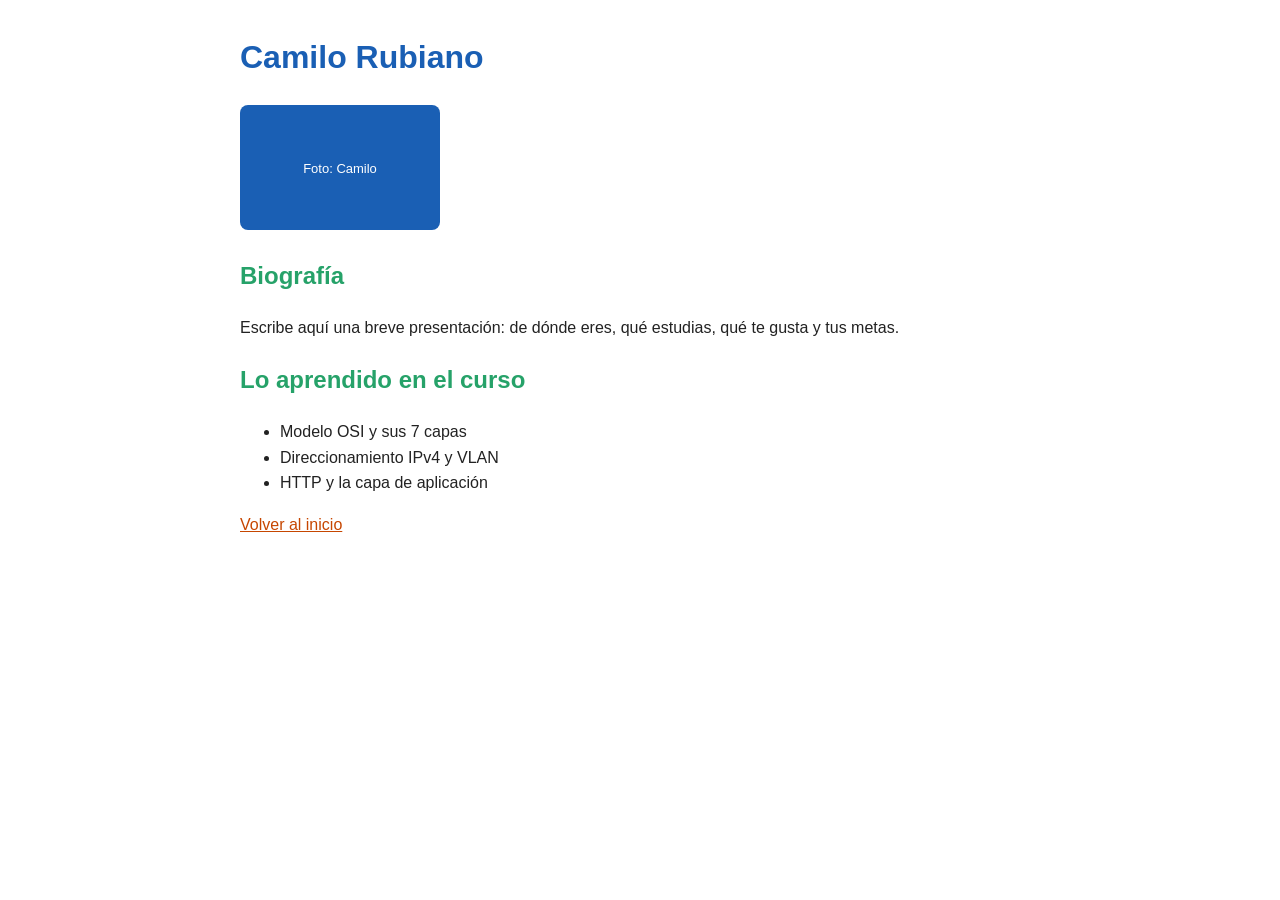
==== integrantes/integrante1.html @ 045f1edd "Sitio inicial Capa 7" ====
<!DOCTYPE html>
<html lang="es">
<head>
  <meta charset="UTF-8">
  <meta name="viewport" content="width=device-width, initial-scale=1.0">
  <title>Camilo Rubiano</title>
  <link rel="stylesheet" href="../css/estilos.css">
</head>
<body>
  <h1>Camilo Rubiano</h1>
  <img src="../img/integrante1.svg" alt="Foto de Camilo Rubiano" width="200">

  <h2>Biografía</h2>
  <p>Escribe aquí una breve presentación: de dónde eres, qué estudias, qué te gusta y tus metas.</p>

  <h2>Lo aprendido en el curso</h2>
  <ul>
    <li>Modelo OSI y sus 7 capas</li>
    <li>Direccionamiento IPv4 y VLAN</li>
    <li>HTTP y la capa de aplicación</li>
  </ul>

  <p><a href="../index.html">Volver al inicio</a></p>
</body>
</html>
---- css/estilos.css ----
body { font-family: Arial, sans-serif; max-width: 800px; margin: 2rem auto; padding: 0 1rem; line-height: 1.6; color: #222; }
h1 { color: #1a5fb4; }
h2 { color: #26a269; }
a { color: #c64600; }
img { border-radius: 8px; max-width: 100%; height: auto; }
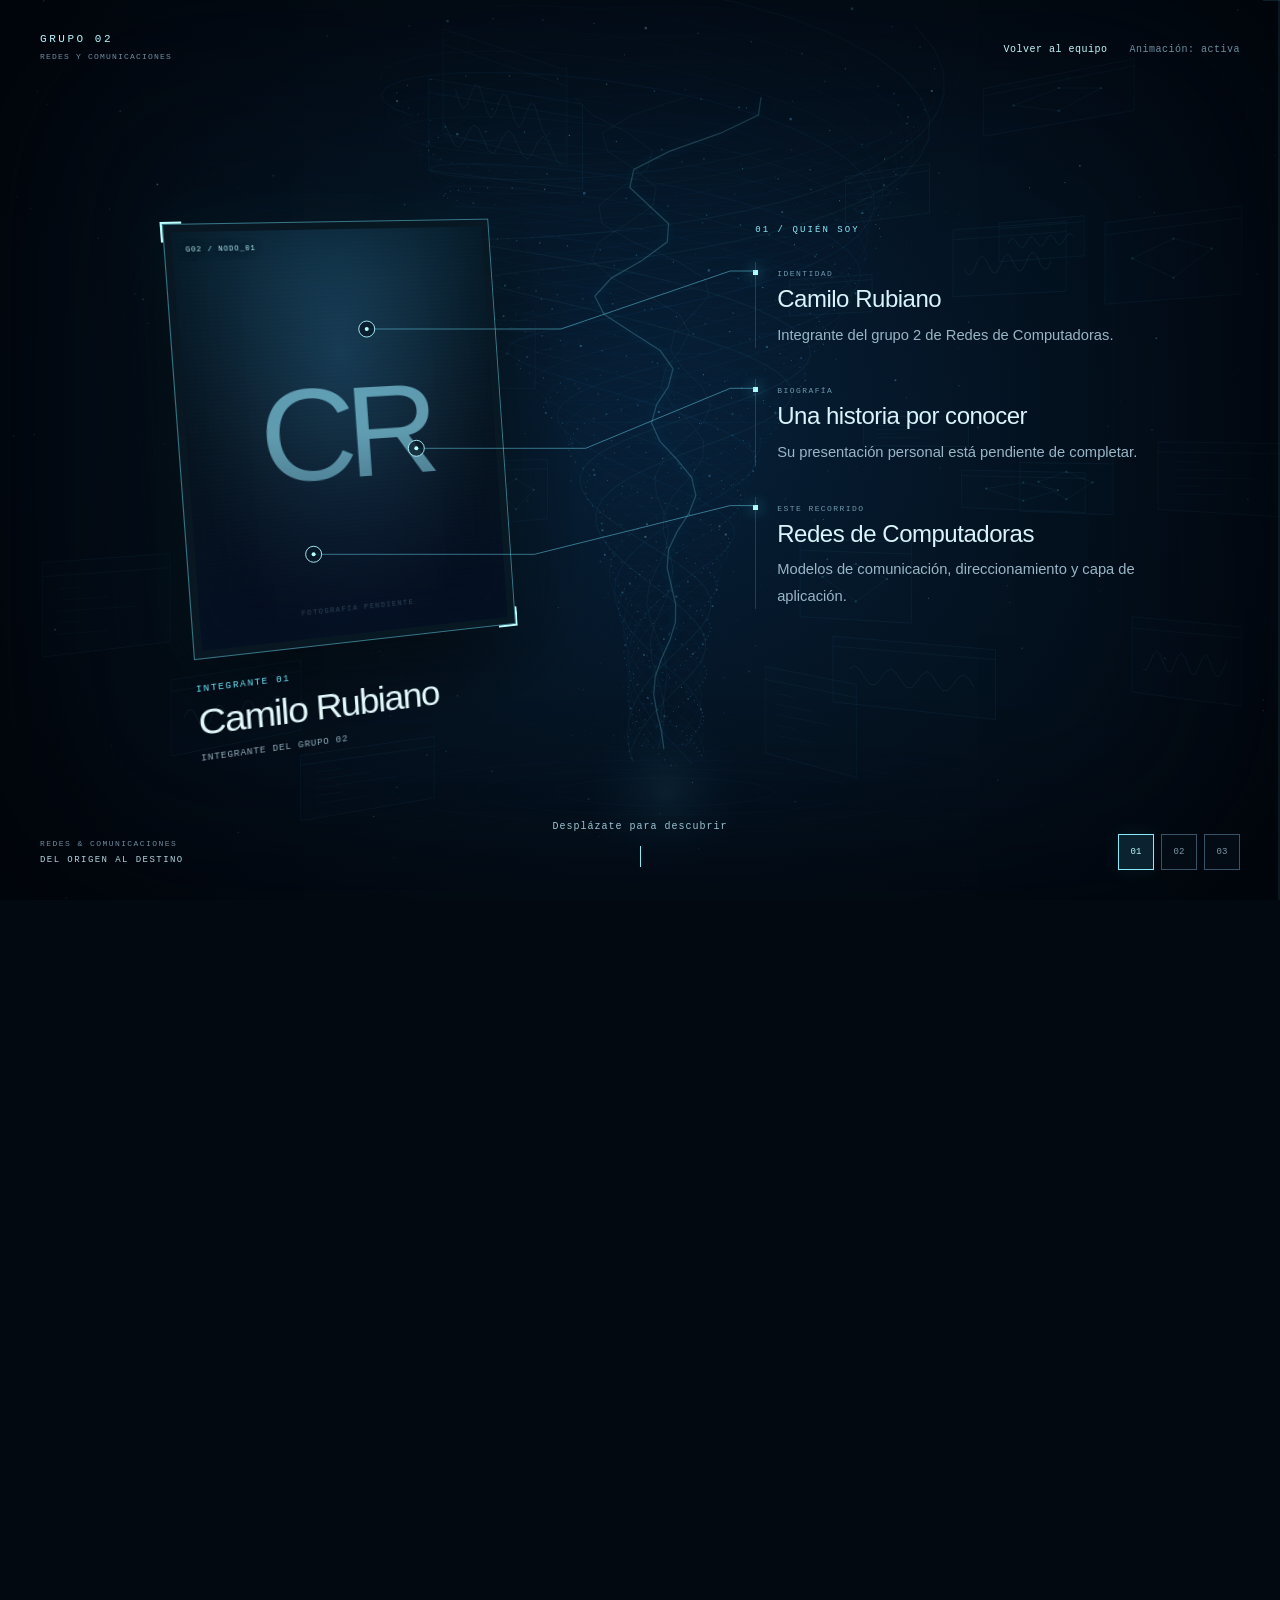
==== commit ed050f3e: "Rediseña experiencia del grupo e incorpora foto de Julián" ====
--- a/integrantes/integrante1.html
+++ b/integrantes/integrante1.html
@@ -3,23 +3,33 @@
 <head>
   <meta charset="UTF-8">
   <meta name="viewport" content="width=device-width, initial-scale=1.0">
-  <title>Camilo Rubiano</title>
+  <meta name="theme-color" content="#030910">
+  <meta name="description" content="Tres personas, un recorrido por Redes y Comunicaciones. Explora al grupo 2 en un entorno virtual interactivo.">
+  <title>Camilo Rubiano · Redes y conexiones</title>
+  <link rel="icon" href="data:,">
   <link rel="stylesheet" href="../css/estilos.css">
+  <script src="../js/experiencia.js" defer></script>
 </head>
-<body>
-  <h1>Camilo Rubiano</h1>
-  <img src="../img/integrante1.svg" alt="Foto de Camilo Rubiano" width="200">
-
-  <h2>Biografía</h2>
-  <p>Escribe aquí una breve presentación: de dónde eres, qué estudias, qué te gusta y tus metas.</p>
-
-  <h2>Lo aprendido en el curso</h2>
-  <ul>
-    <li>Modelo OSI y sus 7 capas</li>
-    <li>Direccionamiento IPv4 y VLAN</li>
-    <li>HTTP y la capa de aplicación</li>
-  </ul>
-
-  <p><a href="../index.html">Volver al inicio</a></p>
+<body class="home" data-base=".." data-member="1">
+  <header class="hud">
+    <a class="brand" href="../index.html" aria-label="Grupo 2: volver a los tres integrantes"><strong>GRUPO 02</strong><span>REDES Y COMUNICACIONES</span></a>
+    <div class="hud-actions"><button class="hud-button return" id="back" type="button" hidden>Volver al equipo</button><button class="hud-button accessibility-control" id="motion" type="button" aria-label="Pausar o reanudar la animación ambiental" aria-pressed="false">Animación: activa</button></div>
+  </header>
+  <main class="universe" aria-label="Experiencia de los integrantes del grupo 2">
+    <canvas id="storm" aria-hidden="true"></canvas><div class="vignette" aria-hidden="true"></div>
+    <section class="landing" id="landing" aria-label="Selecciona un integrante"><h1 class="landing-title">TRES PERSONAS. UNA CONEXIÓN.</h1></section>
+    <section class="focus-scene" id="focus-scene" aria-label="Recorrido del integrante" aria-hidden="true" inert>
+      <svg class="pin-layer" id="pin-layer" width="100%" height="100%" aria-hidden="true"><path class="pin-line"/><circle class="pin-ring" r="8"/><circle class="pin-core" r="2"/><path class="pin-line"/><circle class="pin-ring" r="8"/><circle class="pin-core" r="2"/><path class="pin-line"/><circle class="pin-ring" r="8"/><circle class="pin-core" r="2"/></svg>
+      <div class="focus-photo" id="focus-photo"><div class="photo-frame" id="selected-photo"></div><div class="portrait-name"><div class="member-number" id="selected-number"></div><h1 id="selected-name" tabindex="-1"></h1><p id="selected-subtitle"></p></div></div>
+      <div class="callouts" id="callouts"><p class="chapter-kicker" id="chapter-kicker"></p><article class="callout"><span class="callout-label"></span><h2></h2><p></p></article><article class="callout"><span class="callout-label"></span><h2></h2><p></p></article><article class="callout"><span class="callout-label"></span><h2></h2><p></p></article></div>
+    </section>
+  </main>
+  <div class="scene-identifier" id="scene-identifier" aria-hidden="true" hidden>REDES & COMUNICACIONES<span>DEL ORIGEN AL DESTINO</span></div>
+  <div class="scene-hint"><span id="hint-text">Selecciona un retrato para explorar</span><span class="scroll-mark" aria-hidden="true"></span></div>
+  <span class="scene-counter" id="scene-counter" aria-hidden="true">03 NODOS</span>
+  <nav class="chapter-navigation" id="chapter-navigation" aria-label="Etapas del recorrido" hidden><button type="button" aria-label="1. Biografía">01</button><button type="button" aria-label="2. Aprendizajes">02</button><button type="button" aria-label="3. Recorrido">03</button></nav>
+  <div class="reading-progress" id="reading-progress" aria-hidden="true" hidden><span></span></div>
+  <p class="sr-only" id="screen-status" role="status" aria-live="polite"></p>
+  <noscript><style>.universe,.hud,.scene-hint,.scene-counter{display:none}body.home{overflow:auto;height:auto}.fallback{max-width:700px;padding:40px;margin:auto;font:18px/1.7 system-ui}.fallback a{text-decoration:underline}</style><main class="fallback"><h1>Grupo 02 · Redes y Comunicaciones</h1><p>El recorrido animado necesita JavaScript. Estos son los integrantes del grupo:</p><ul><li><a href="../integrantes/integrante1.html">Camilo Rubiano</a></li><li><a href="../integrantes/integrante2.html">Diego Humberto Vargas Palacios</a></li><li><a href="../integrantes/integrante3.html">Julián Rubiano Santofimio</a></li></ul><h2>Camilo Rubiano</h2><p>Integrante del grupo 2. Biografía pendiente. Temas del curso: OSI, IPv4, VLAN y HTTP.</p><h2>Diego Humberto Vargas Palacios</h2><p>Ingeniero de Sistemas de la Universidad de Ibagué. Le interesan las redes, la infraestructura y los servicios web. Ha estudiado OSI, TCP/IP, IPv4, IPv6, enrutamiento y protocolos de aplicación.</p><h2>Julián Rubiano Santofimio</h2><p>Estudiante de Ingeniería de la Universidad de Ibagué, comprometido con aprender y desafiarse a sí mismo. Su recorrido abarca OSI, subnetting, UTP, VLAN, Cisco, GNS3 y máquinas virtuales.</p></main></noscript>
 </body>
 </html>
--- a/css/estilos.css
+++ b/css/estilos.css
@@ -1,5 +1,137 @@
-body { font-family: Arial, sans-serif; max-width: 800px; margin: 2rem auto; padding: 0 1rem; line-height: 1.6; color: #222; }
-h1 { color: #1a5fb4; }
-h2 { color: #26a269; }
-a { color: #c64600; }
-img { border-radius: 8px; max-width: 100%; height: auto; }
+:root {
+  color-scheme: dark;
+  --bg: #030910;
+  --ink: #e2f8fa;
+  --muted: #8caebd;
+  --cyan: #78e8f1;
+  --blue: #4986fa;
+  --mono: Consolas, "Courier New", monospace;
+  --photo-x: 28;
+  --photo-y: 48;
+}
+* { box-sizing: border-box; }
+html { background: var(--bg); scrollbar-width: thin; scrollbar-color: #295b71 #030910; }
+body { margin: 0; color: var(--ink); font-family: "Segoe UI", Arial, sans-serif; overflow-x: hidden; }
+body.home { height: 100svh; overflow: hidden; }
+body.exploring { min-height: 370svh; }
+button, a { -webkit-tap-highlight-color: transparent; touch-action: manipulation; }
+button { font: inherit; cursor: pointer; }
+a { color: inherit; text-decoration: none; }
+button:focus-visible, a:focus-visible { outline: 2px solid #bdffff; outline-offset: 7px; }
+button[hidden], [hidden] { display: none !important; }
+::selection { color: #03101b; background: var(--cyan); }
+.sr-only { position: absolute; width: 1px; height: 1px; padding: 0; margin: -1px; overflow: hidden; clip-path: inset(50%); white-space: nowrap; }
+.universe { position: fixed; inset: 0; overflow: hidden; isolation: isolate; background: #030910; }
+#storm { position: absolute; inset: 0; width: 100%; height: 100%; z-index: -2; }
+.vignette { position: absolute; inset: 0; pointer-events: none; z-index: -1; box-shadow: inset 0 0 180px 50px #01050ba8; }
+.hud { position: fixed; z-index: 20; top: 30px; left: 40px; right: 40px; display: flex; justify-content: space-between; align-items: flex-start; gap: 25px; pointer-events: none; }
+.brand { pointer-events: auto; font: 11px/1.8 var(--mono); letter-spacing: .23em; }
+.brand strong { font-weight: 400; color: #b5f9ff; }
+.brand span { display: block; color: #708c9f; font-size: 8px; letter-spacing: .15em; }
+.hud-actions { display: flex; gap: 22px; align-items: center; pointer-events: auto; }
+.hud-button { border: 0; padding: 8px 0; background: transparent; font: 10px/1.5 var(--mono); color: #9fbdcb; letter-spacing: .05em; min-height: 38px; }
+.hud-button:hover { color: #d5fcff; }
+.hud-button.return { color: #c1f8fc; }
+.scene-identifier { position: fixed; z-index: 8; bottom: 32px; left: 40px; color: #6d8b9e; font: 8px/1.8 var(--mono); letter-spacing: .18em; pointer-events: none; }
+.scene-identifier span { display: block; color: #b2d4df; font-size: 9px; }
+.scene-hint { position: fixed; z-index: 10; bottom: 33px; left: 50%; transform: translateX(-50%); color: #9cc4d2; font: 10px/1.6 var(--mono); letter-spacing: .1em; text-align: center; width: 65%; pointer-events: none; }
+.scene-hint .scroll-mark { display: block; height: 21px; width: 1px; background: #86ecf2; margin: 11px auto 0; transform-origin: top; animation: scroll-mark 2s ease-in-out infinite; }
+.home .scene-hint { bottom: 14px; }
+.scene-counter { position: fixed; right: 40px; bottom: 33px; z-index: 8; color: #8caebd; font: 10px var(--mono); letter-spacing: .18em; }
+.exploring .scene-counter { display: none; }
+.landing { position: absolute; inset: 0; perspective: 1500px; transition: opacity .65s, transform 1s cubic-bezier(.2,.7,.2,1), filter .7s; }
+.exploring .landing { opacity: 0; transform: translateZ(300px) scale(1.3); filter: blur(12px); pointer-events: none; visibility: hidden; }
+.landing-title { position: absolute; left: 50%; top: 15%; transform: translateX(-50%); color: #81afc2; font: 9px var(--mono); letter-spacing: .32em; white-space: nowrap; font-weight: 400; }
+.member { position: absolute; left: var(--x); top: var(--y); width: clamp(155px, 16vw, 220px); transform: translate(-50%,-50%); outline-offset: 14px; text-align: left; }
+.member:nth-of-type(1) { --x: 29%; --y: 35%; --ry: 15deg; --rz: -7deg; --delay: -.4s; }
+.member:nth-of-type(2) { --x: 73%; --y: 42%; --ry: -18deg; --rz: 8deg; --delay: -1.8s; }
+.member:nth-of-type(3) { --x: 40%; --y: 67%; --ry: 12deg; --rz: -5deg; --delay: -2.8s; }
+.member .photo-frame { transform: rotateY(var(--ry)) rotateZ(var(--rz)); animation: levitate 6s ease-in-out var(--delay) infinite; transition: filter .35s, box-shadow .35s; }
+.member:hover .photo-frame, .member:focus-visible .photo-frame { box-shadow: 0 0 0 1px #a0f6ff, 0 0 65px #41d8ff40; filter: brightness(1.2); }
+.member-caption { position: absolute; left: 5px; top: calc(100% + 17px); display: flex; gap: 11px; align-items: start; white-space: nowrap; text-shadow: 0 2px 14px #000; }
+.member-caption b { font: 8px/2 var(--mono); color: #6de5fa; font-weight: 400; }
+.member-caption strong { font-size: 15px; line-height: 1.2; font-weight: 400; letter-spacing: -.015em; }
+.member-caption span { display: block; margin-top: 4px; font: 8px var(--mono); color: #7a9fb0; letter-spacing: .12em; }
+.photo-frame { position: relative; width: 100%; aspect-ratio: .79; padding: 7px; background: #091923d9; border: 1px solid #5bc5dc8c; box-shadow: 0 15px 60px #0009, 0 0 28px #1883a81a; transform-style: preserve-3d; }
+.photo-frame:before, .photo-frame:after { content: ""; position: absolute; pointer-events: none; z-index: 3; width: 18px; height: 18px; border-color: #bcffff; border-style: solid; }
+.photo-frame:before { top: -3px; left: -3px; border-width: 2px 0 0 2px; }
+.photo-frame:after { bottom: -3px; right: -3px; border-width: 0 2px 2px 0; }
+.photo-window { width: 100%; height: 100%; position: relative; overflow: hidden; background: #0b1b27; }
+.photo-window img { display: block; height: 100%; width: 100%; object-fit: cover; object-position: center 40%; filter: saturate(.55) contrast(1.06); }
+.photo-window:after { content: ""; position: absolute; inset: 0; pointer-events: none; background: linear-gradient(180deg,#147fa51c,transparent 50%,#030c23b0), repeating-linear-gradient(0deg,transparent,transparent 3px,#4abfff06 4px); box-shadow: inset 0 0 50px #06172680; }
+.placeholder { height: 100%; display: flex; align-items: center; justify-content: center; flex-direction: column; background: radial-gradient(ellipse at 50% 30%, #173850, #07131e 75%); }
+.placeholder .initials { color: #8cdaef; font-size: clamp(48px,7vw,88px); font-weight: 200; letter-spacing: -.08em; line-height: 1; opacity: .65; }
+.placeholder .reserved { position: absolute; bottom: 22px; color: #769aac; font: 7px var(--mono); letter-spacing: .2em; }
+.photo-window .frame-id { position: absolute; top: 13px; left: 12px; color: #b0eaf4; font: 7px var(--mono); letter-spacing: .12em; z-index: 2; text-shadow: 0 1px 8px #000; }
+.focus-scene { position: absolute; inset: 0; perspective: 1400px; opacity: 0; pointer-events: none; transition: opacity .7s ease; }
+.exploring .focus-scene { opacity: 1; pointer-events: auto; }
+.focus-photo { position: absolute; width: clamp(230px,25vw,345px); top: calc(var(--photo-y) * 1%); left: calc(var(--photo-x) * 1%); transform: translate(-50%,-50%) rotateY(var(--angle,18deg)) rotateZ(var(--roll,-4deg)) scale(var(--scale,1)); will-change: transform,left; }
+.focus-photo .photo-frame { aspect-ratio: .76; background: #091923e0; box-shadow: 0 25px 80px #000b, 0 0 55px #36caff17; }
+.focus-photo .photo-window img { filter: saturate(.65) contrast(1.03); }
+.focus-photo .placeholder .initials { font-size: clamp(75px,11vw,130px); }
+.portrait-name { position: absolute; top: calc(100% + 24px); left: 0; right: -60px; }
+.portrait-name .member-number { color: #6de5fa; font: 9px var(--mono); letter-spacing: .16em; margin-bottom: 8px; }
+.portrait-name h1 { margin: 0; font-size: clamp(23px,2.8vw,37px); line-height: 1.1; letter-spacing: -.04em; font-weight: 350; }
+.portrait-name p { margin: 8px 0 0; color: #8fabb9; font: 9px/1.6 var(--mono); letter-spacing: .08em; text-transform: uppercase; }
+.callouts { position: absolute; top: 25%; left: 59%; width: 32%; opacity: var(--info-opacity,1); transform: translateY(var(--info-shift,0px)); }
+.callouts.left { left: 9%; }
+.chapter-kicker { margin: 0 0 27px; color: #8aeafa; font: 9px var(--mono); letter-spacing: .23em; text-transform: uppercase; }
+.callout { position: relative; padding: 0 0 0 21px; margin-bottom: 31px; border-left: 1px solid #457f9360; }
+.callout:before { content: ""; position: absolute; left: -3px; top: 8px; width: 5px; height: 5px; background: #b0f9ff; box-shadow: 0 0 14px #48d4ff; }
+.callout .callout-label { color: #6e99ac; font: 8px var(--mono); letter-spacing: .18em; text-transform: uppercase; }
+.callout h2 { margin: 5px 0 8px; color: #d9f4fa; font-size: clamp(17px,2vw,24px); line-height: 1.2; font-weight: 400; letter-spacing: -.02em; }
+.callout p { margin: 0; color: #99b6c6; font-size: clamp(12px,1.15vw,15px); line-height: 1.8; max-width: 440px; }
+.pin-layer { position: absolute; inset: 0; pointer-events: none; overflow: visible; z-index: 4; }
+.pin-line { fill: none; stroke: #66cee6; stroke-width: .8; opacity: .65; }
+.pin-ring { fill: #071a28cc; stroke: #b2faff; stroke-width: .9; }
+.pin-core { fill: #b6ffff; }
+.chapter-navigation { position: fixed; z-index: 15; bottom: 30px; right: 40px; display: flex; gap: 7px; }
+.chapter-navigation button { border: 1px solid #375367; background: #07131d80; color: #7b9aaa; width: 36px; height: 36px; font: 9px var(--mono); padding: 0; }
+.chapter-navigation button[aria-current="step"] { color: #b5fcff; border-color: #8ceafa; background: #123242a6; box-shadow: 0 0 20px #65e5ff15; }
+.reading-progress { position: fixed; z-index: 21; right: 0; top: 0; width: 2px; height: 100%; background: #1936435e; }
+.reading-progress span { display: block; width: 100%; height: 100%; background: #8debf4; transform: scaleY(var(--progress,0)); transform-origin: top; box-shadow: 0 0 10px #65d8ff; }
+.accessibility-control { color: #6d8e9f; }
+.reduced-motion .member .photo-frame { animation: none; }
+.reduced-motion .scene-hint .scroll-mark { animation: none; }
+.reduced-motion .landing,.reduced-motion .focus-scene { transition: none; }
+@keyframes levitate { 0%,100% { transform: rotateY(var(--ry)) rotateZ(var(--rz)) translateY(0); } 50% { transform: rotateY(calc(var(--ry) - 6deg)) rotateZ(calc(var(--rz) + 2deg)) translateY(-10px); } }
+@keyframes scroll-mark { 0%,100% { opacity: .3; transform: scaleY(.45); } 50% { opacity: 1; transform: scaleY(1); } }
+@media (min-width:1600px) { .member { width: 235px; }.focus-photo { width: 370px; } }
+@media (max-height:700px) and (min-width:761px) { .member { width: 145px; }.focus-photo { width: 210px; }.portrait-name h1 { font-size:25px; }.portrait-name { top:calc(100% + 15px); }.callouts { top:21%; }.callout { margin-bottom:20px; }.callout h2 { font-size:18px; }.callout p { font-size:12px; }.chapter-kicker { margin-bottom:20px; } }
+@media (max-width:760px) {
+  .hud { top: 20px; left: 22px; right: 22px; gap:12px; }
+  .brand { font-size: 9px; letter-spacing:.17em; }.brand span { font-size:6px; letter-spacing:.08em; }
+  .hud-actions { gap:15px; }.hud-button { font-size:8px; }.accessibility-control { max-width:105px; text-align:right; }
+  .scene-identifier { left:22px; bottom:23px; font-size:6px; }.scene-identifier span { font-size:7px; }
+  .scene-hint { bottom:25px; font-size:8px; width:70%; }.scene-counter { right:22px; bottom:27px; font-size:8px; }
+  .home .scene-identifier { display:none; }.landing-title { top:15%; font-size:7px; letter-spacing:.2em; }
+  .member { width:clamp(105px,29vw,170px); }
+  .member:nth-of-type(1) { --x:25%; --y:34%; --rz:-7deg; }
+  .member:nth-of-type(2) { --x:75%; --y:48%; --rz:8deg; }
+  .member:nth-of-type(3) { --x:30%; --y:70%; --rz:-6deg; }
+  .member-caption { top:calc(100% + 12px); gap:6px; left:0; }
+  .member-caption strong { font-size:12px; }.member-caption b { font-size:6px; }.member-caption span { font-size:6px; }
+  .photo-frame { padding:5px; }.photo-frame:before,.photo-frame:after { width:13px; height:13px; }
+  .placeholder .initials { font-size:50px; }.placeholder .reserved { font-size:5px; letter-spacing:.08em; bottom:14px; }
+  .photo-window .frame-id { font-size:5px; top:9px; left:8px; }
+  body.exploring { min-height:390svh; }
+  .focus-photo { width:clamp(118px,32vw,210px); top:25%; }
+  .focus-photo .photo-frame { aspect-ratio:.8; }
+  .focus-photo .placeholder .initials { font-size:60px; }
+  .portrait-name { top:calc(100% + 14px); right:-60px; }.portrait-name .member-number { font-size:6px; margin-bottom:6px; }
+  .portrait-name h1 { font-size:18px; }.portrait-name p { font-size:6px; max-width:180px; }
+  .callouts,.callouts.left { top:52%; left:11%; width:78%; }
+  .chapter-kicker { font-size:8px; margin-bottom:15px; }
+  .callout { margin-bottom:16px; padding-left:16px; }.callout .callout-label { font-size:6px; }
+  .callout h2 { font-size:15px; margin:3px 0 5px; }.callout p { font-size:11px; line-height:1.6; max-width:none; }
+  .chapter-navigation { right:22px; bottom:21px; gap:5px; }.chapter-navigation button { width:30px; height:30px; font-size:8px; }
+  .exploring .scene-hint { width:38%; font-size:7px; left:47%; bottom:25px; }
+  .pin-line { opacity:.42; }.pin-ring { stroke-width:.7; }
+}
+@media (max-width:760px) and (max-height:740px) {
+  .focus-photo { width:105px; top:20%; }.portrait-name h1 { font-size:16px; }.portrait-name p { max-width:140px; }
+  .callouts,.callouts.left { top:46%; }.callout { margin-bottom:10px; }.callout h2 { font-size:13px; margin:3px 0 4px; }.callout p { font-size:10px; line-height:1.5; }.chapter-kicker { margin-bottom:10px; }
+}
+@media (max-width:360px) { .brand span { display:none; }.hud { left:18px;right:18px; }.hud-actions { gap:10px; } }
+@media (prefers-reduced-motion:reduce) { *,*:before,*:after { animation:none!important; transition:none!important; } }
+@media print { body.exploring { min-height:0; }.universe { position:relative; min-height:900px; background:white; }#storm,.landing,.pin-layer,.hud,.scene-hint,.scene-identifier,.scene-counter,.chapter-navigation,.reading-progress { display:none; }.focus-scene { position:relative; opacity:1; }.focus-photo { position:relative; left:25%; top:240px; }.callouts,.callouts.left { position:relative; left:50%; top:0; width:45%; opacity:1; }.callout h2,.callout p,.chapter-kicker { color:#152e3f; } }
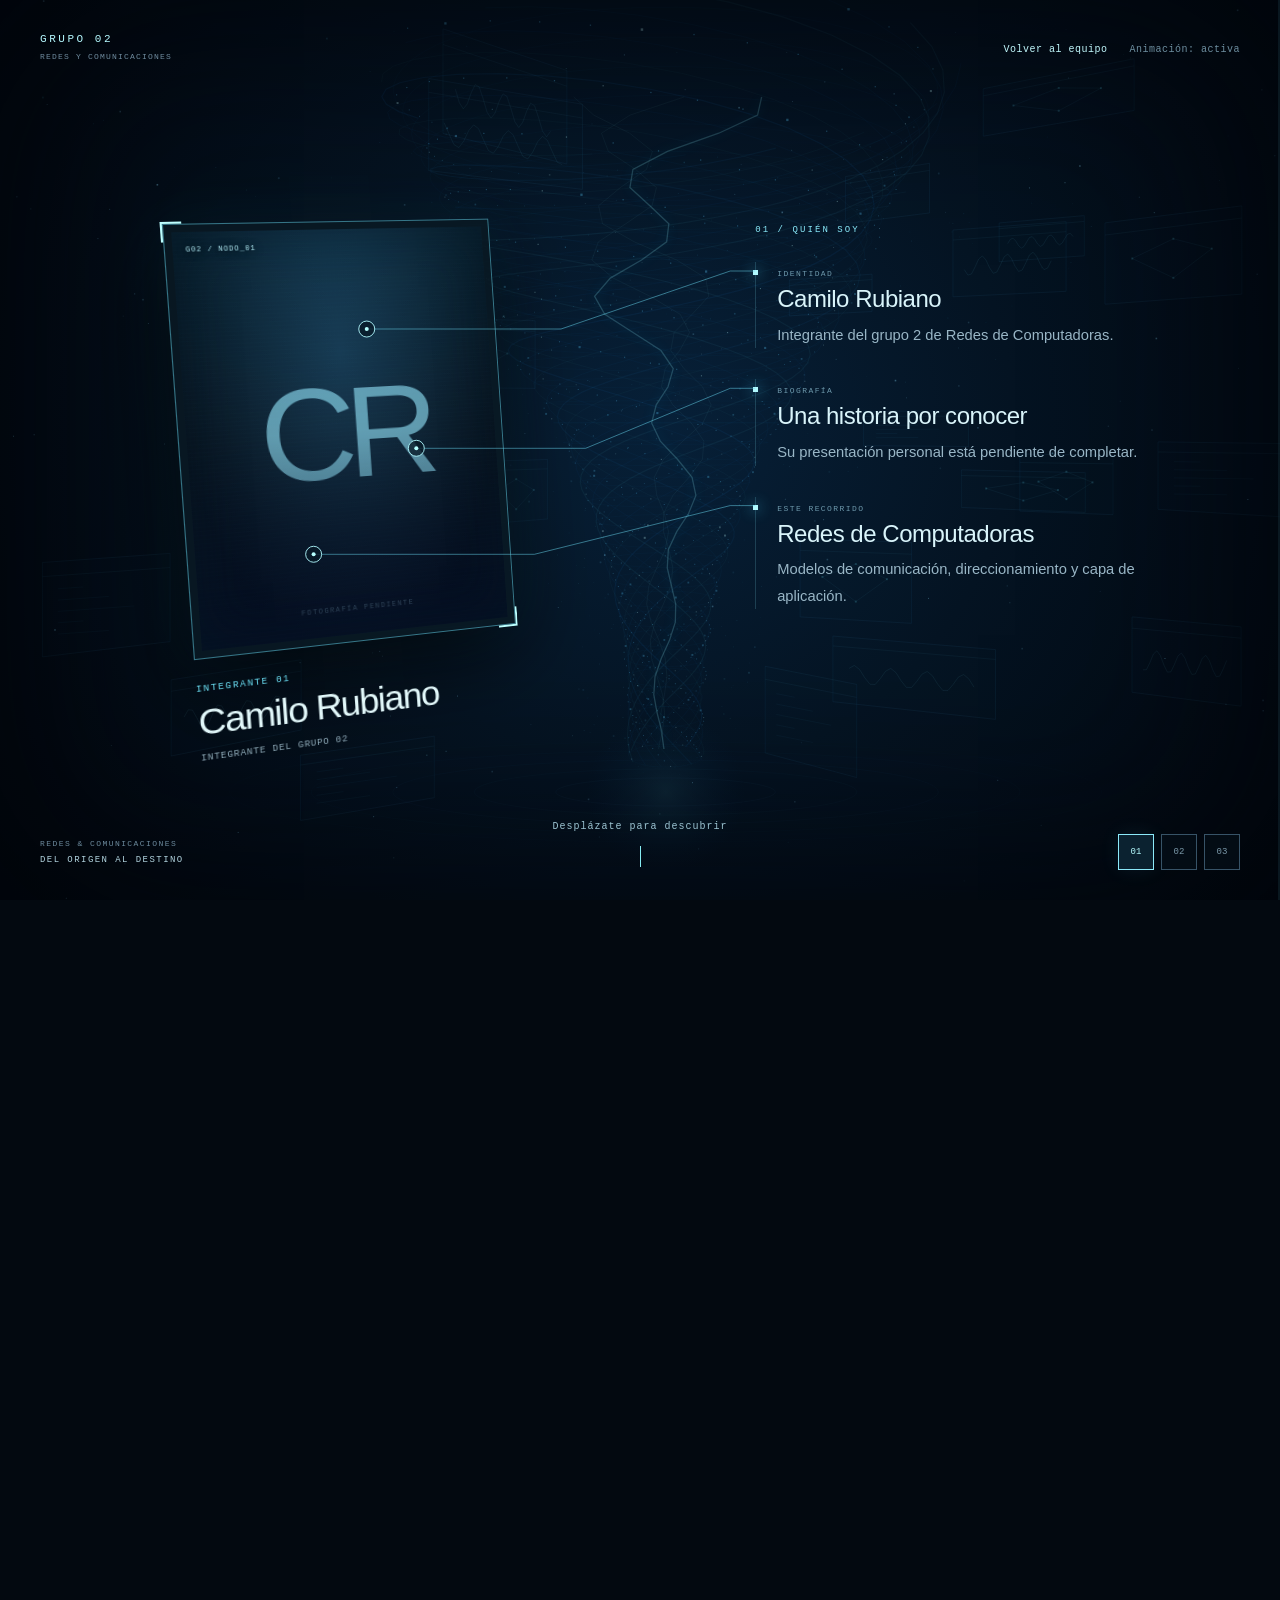
==== commit 4b14dabd: "Completa la biografía de Camilo Rubiano en los perfiles" ====
--- a/integrantes/integrante1.html
+++ b/integrantes/integrante1.html
@@ -4,8 +4,8 @@
   <meta charset="UTF-8">
   <meta name="viewport" content="width=device-width, initial-scale=1.0">
   <meta name="theme-color" content="#030910">
-  <meta name="description" content="Tres personas, un recorrido por Redes y Comunicaciones. Explora al grupo 2 en un entorno virtual interactivo.">
-  <title>Camilo Rubiano · Redes y conexiones</title>
+  <meta name="description" content="Conoce a Camilo Rubiano, aficionado a las redes y la ciberseguridad e integrante del grupo 2 de Redes de Computadoras.">
+  <title>Camilo Rubiano · Redes y ciberseguridad</title>
   <link rel="icon" href="data:,">
   <link rel="stylesheet" href="../css/estilos.css">
   <script src="../js/experiencia.js" defer></script>
@@ -30,6 +30,6 @@
   <nav class="chapter-navigation" id="chapter-navigation" aria-label="Etapas del recorrido" hidden><button type="button" aria-label="1. Biografía">01</button><button type="button" aria-label="2. Aprendizajes">02</button><button type="button" aria-label="3. Recorrido">03</button></nav>
   <div class="reading-progress" id="reading-progress" aria-hidden="true" hidden><span></span></div>
   <p class="sr-only" id="screen-status" role="status" aria-live="polite"></p>
-  <noscript><style>.universe,.hud,.scene-hint,.scene-counter{display:none}body.home{overflow:auto;height:auto}.fallback{max-width:700px;padding:40px;margin:auto;font:18px/1.7 system-ui}.fallback a{text-decoration:underline}</style><main class="fallback"><h1>Grupo 02 · Redes y Comunicaciones</h1><p>El recorrido animado necesita JavaScript. Estos son los integrantes del grupo:</p><ul><li><a href="../integrantes/integrante1.html">Camilo Rubiano</a></li><li><a href="../integrantes/integrante2.html">Diego Humberto Vargas Palacios</a></li><li><a href="../integrantes/integrante3.html">Julián Rubiano Santofimio</a></li></ul><h2>Camilo Rubiano</h2><p>Integrante del grupo 2. Biografía pendiente. Temas del curso: OSI, IPv4, VLAN y HTTP.</p><h2>Diego Humberto Vargas Palacios</h2><p>Ingeniero de Sistemas de la Universidad de Ibagué. Le interesan las redes, la infraestructura y los servicios web. Ha estudiado OSI, TCP/IP, IPv4, IPv6, enrutamiento y protocolos de aplicación.</p><h2>Julián Rubiano Santofimio</h2><p>Estudiante de Ingeniería de la Universidad de Ibagué, comprometido con aprender y desafiarse a sí mismo. Su recorrido abarca OSI, subnetting, UTP, VLAN, Cisco, GNS3 y máquinas virtuales.</p></main></noscript>
+  <noscript><style>.universe,.hud,.scene-hint,.scene-counter{display:none}body.home{overflow:auto;height:auto}.fallback{max-width:700px;padding:40px;margin:auto;font:18px/1.7 system-ui}.fallback a{text-decoration:underline}</style><main class="fallback"><h1>Grupo 02 · Redes y Comunicaciones</h1><p>El recorrido animado necesita JavaScript. Estos son los integrantes del grupo:</p><ul><li><a href="../integrantes/integrante1.html">Camilo Rubiano</a></li><li><a href="../integrantes/integrante2.html">Diego Humberto Vargas Palacios</a></li><li><a href="../integrantes/integrante3.html">Julián Rubiano Santofimio</a></li></ul><h2>Camilo Rubiano</h2><p>Soy Camilo Rubiano, integrante del grupo 2 de Redes de Computadoras y aficionado a las redes y la ciberseguridad. Me interesa entender cómo se comunican los dispositivos y cómo proteger la información que viaja entre ellos. Mi objetivo es fortalecer mis conocimientos para configurar redes, identificar problemas de conectividad y comprender sus riesgos de seguridad. En el curso exploro OSI, IPv4, VLAN y HTTP.</p><h2>Diego Humberto Vargas Palacios</h2><p>Ingeniero de Sistemas de la Universidad de Ibagué. Le interesan las redes, la infraestructura y los servicios web. Ha estudiado OSI, TCP/IP, IPv4, IPv6, enrutamiento y protocolos de aplicación.</p><h2>Julián Rubiano Santofimio</h2><p>Estudiante de Ingeniería de la Universidad de Ibagué, comprometido con aprender y desafiarse a sí mismo. Su recorrido abarca OSI, subnetting, UTP, VLAN, Cisco, GNS3 y máquinas virtuales.</p></main></noscript>
 </body>
 </html>
